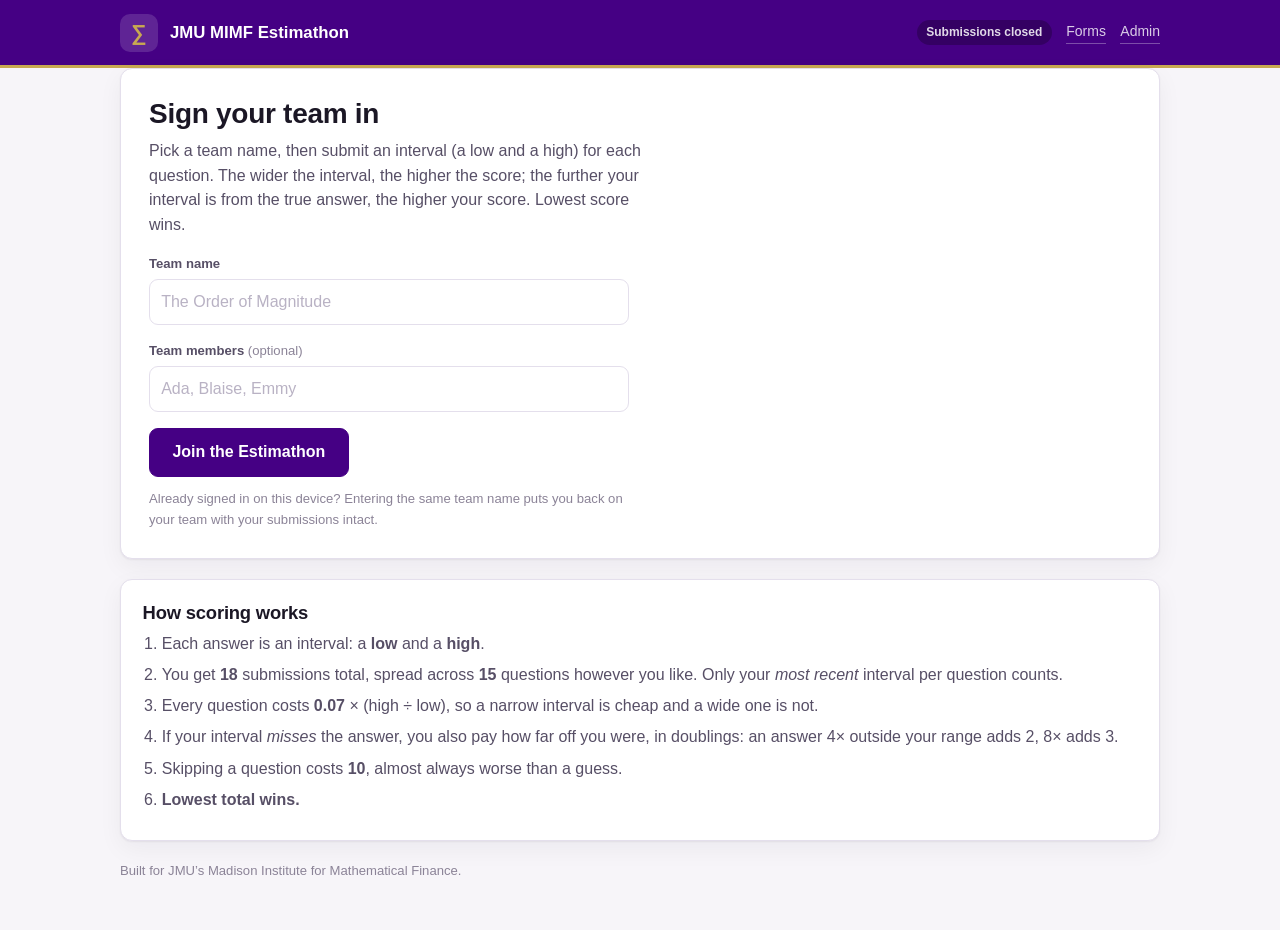
==== estimathon/index.html @ 60ecbfd6 "BIG changes" ====
<!DOCTYPE html>
<html lang="en">
<head>
  <meta charset="utf-8">
  <meta name="viewport" content="width=device-width, initial-scale=1">
  <title>Estimathon | JMU MIMF</title>
  <link rel="stylesheet" href="../assets/style.css">
</head>
<body>

<header class="topbar">
  <div class="wrap topbar-inner">
    <a class="brand" href="../">
      <span class="brand-mark">∑</span>
      <span>
        <strong id="event-name">JMU MIMF Estimathon</strong>
      </span>
    </a>
    <nav class="topbar-right">
      <span id="contest-status" class="pill pill-muted">Checking…</span>
      <a class="link-quiet" href="../forms/">Forms</a>
      <a class="link-quiet" href="admin.html">Admin</a>
    </nav>
  </div>
</header>

<main class="wrap">

  <!-- ==================== JOIN ==================== -->
  <section id="join-view">
    <div class="card card-lead">
      <h1>Sign your team in</h1>
      <p class="lede">
        Pick a team name, then submit an interval (a low and a high) for each
        question. The wider the interval, the higher the score; the further your interval is from the true answer, the higher your score. Lowest score wins.
      </p>

      <form id="join-form" class="form" novalidate>
        <label class="field">
          <span class="field-label">Team name</span>
          <input id="team-name" type="text" autocomplete="off" maxlength="60"
                 placeholder="The Order of Magnitude" required>
        </label>

        <label class="field">
          <span class="field-label">Team members <em>(optional)</em></span>
          <input id="team-members" type="text" autocomplete="off" maxlength="200"
                 placeholder="Ada, Blaise, Emmy">
        </label>

        <p id="join-error" class="msg msg-error" hidden></p>

        <button class="btn btn-primary btn-lg" type="submit">Join the Estimathon</button>
        <p class="hint">
          Already signed in on this device? Entering the same team name puts you
          back on your team with your submissions intact.
        </p>
      </form>
    </div>

    <div class="rules card">
      <h2>How scoring works</h2>
      <ol class="rules-list">
        <li>Each answer is an interval: a <strong>low</strong> and a <strong>high</strong>.</li>
        <li>You get <strong id="rule-max-subs">18</strong> submissions total, spread across
            <strong id="rule-num-q">15</strong> questions however you like. Only your
            <em>most recent</em> interval per question counts.</li>
        <li>Every question costs <strong id="rule-width">0.07</strong> × (high ÷ low),
            so a narrow interval is cheap and a wide one is not.</li>
        <li>If your interval <em>misses</em> the answer, you also pay how far off you
            were, in doublings: an answer 4× outside your range adds 2, 8× adds 3.</li>
        <li>Skipping a question costs <strong id="rule-penalty">10</strong>, almost always
            worse than a guess.</li>
        <li><strong>Lowest total wins.</strong></li>
      </ol>
    </div>
  </section>

  <!-- ==================== CONTEST ==================== -->
  <section id="contest-view" hidden>
    <div class="team-bar card">
      <div>
        <span class="eyebrow">Competing as</span>
        <h1 id="current-team" class="team-name">;</h1>
        <p id="current-members" class="team-members"></p>
      </div>
      <div class="counters">
        <div class="counter">
          <span id="subs-left" class="counter-num">18</span>
          <span class="counter-label">submissions left</span>
        </div>
        <div class="counter">
          <span id="qs-answered" class="counter-num">0</span>
          <span class="counter-label">questions answered</span>
        </div>
        <button id="leave-btn" class="btn btn-quiet" type="button">Switch team</button>
      </div>
    </div>

    <p id="closed-banner" class="banner" hidden>
      Submissions are closed. Sit tight; the admins are scoring.
    </p>

    <div id="waiting" class="waiting card" hidden>
      <span class="waiting-dot"></span>
      <div>
        <h2 id="waiting-title">Waiting for the next question…</h2>
        <p id="waiting-note">Keep this page open. The next question appears here automatically.</p>
      </div>
    </div>

    <div id="questions" class="questions"></div>

    <details id="past" class="past card" hidden>
      <summary><span id="past-count">0</span> closed questions</summary>
      <div id="past-body"></div>
    </details>

    <section id="team-leaderboard" class="card" hidden>
      <h2>Live standings</h2>
      <div id="team-leaderboard-body"></div>
    </section>
  </section>

</main>

<footer class="wrap foot">
  <p>Built for JMU’s Madison Institute for Mathematical Finance.</p>
</footer>

<!-- config.js is where the backend URL lives. Edit that one file, not this. -->
<script src="../config.js"></script>
<script src="core.js"></script>
<script src="app.js"></script>
</body>
</html>
---- assets/style.css ----
/* ==========================================================================
   Estimathon — shared styles for the team page and the admin dashboard.
   JMU palette: Madison purple + gold, on a warm off-white.
   ========================================================================== */

:root {
  --purple:      #450084;
  --purple-lift: #5c1fa3;
  --purple-soft: #f2ecfa;
  --gold:        #c8a951;
  --gold-soft:   #fdf6e3;

  --ink:      #1b1725;
  --ink-soft: #574f66;
  --ink-faint:#8b8397;

  --bg:      #f7f5f9;
  --surface: #ffffff;
  --line:    #e4dfec;

  --good: #16794a;
  --good-soft: #e6f4ec;
  --bad:  #b3261e;
  --bad-soft: #fbeae9;

  --radius: 12px;
  --shadow: 0 1px 2px rgba(27, 23, 37, .06), 0 8px 24px rgba(27, 23, 37, .05);
  --mono: ui-monospace, SFMono-Regular, "SF Mono", Menlo, Consolas, monospace;
}

* { box-sizing: border-box; }

html { -webkit-text-size-adjust: 100%; }

body {
  margin: 0;
  background: var(--bg);
  color: var(--ink);
  font: 16px/1.55 -apple-system, BlinkMacSystemFont, "Segoe UI", Roboto,
        "Helvetica Neue", Arial, sans-serif;
}

h1, h2, h3 { line-height: 1.2; margin: 0 0 .5rem; letter-spacing: -.01em; }
h1 { font-size: 1.75rem; }
h2 { font-size: 1.15rem; }
p  { margin: 0 0 1rem; }
a  { color: var(--purple); }

.wrap { max-width: 1080px; margin: 0 auto; padding: 0 1.25rem; }
.admin .wrap { max-width: 1320px; }

/* ---------------------------------------------------------------- topbar  */

.topbar {
  background: var(--purple);
  color: #fff;
  border-bottom: 3px solid var(--gold);
}
.topbar-inner {
  display: flex; align-items: center; justify-content: space-between;
  gap: 1rem; padding-top: .85rem; padding-bottom: .85rem;
}
.brand { display: flex; align-items: center; gap: .75rem; }
.brand-mark {
  display: grid; place-items: center;
  width: 38px; height: 38px; flex: none;
  border-radius: 10px;
  background: rgba(255, 255, 255, .14);
  color: var(--gold);
  font-size: 1.35rem; font-weight: 700;
}
.brand strong { display: block; font-size: 1.05rem; }
.brand small { display: block; color: rgba(255, 255, 255, .72); font-size: .8rem; }

.topbar-right { display: flex; align-items: center; gap: .9rem; }
.link-quiet {
  color: rgba(255, 255, 255, .8);
  text-decoration: none; font-size: .875rem;
  border-bottom: 1px solid rgba(255, 255, 255, .3);
}
.link-quiet:hover { color: #fff; }

/* ----------------------------------------------------------------- pills  */

.pill {
  display: inline-block; padding: .2rem .6rem;
  border-radius: 999px; font-size: .75rem; font-weight: 600;
  white-space: nowrap;
}
.pill-muted { background: rgba(255, 255, 255, .15); color: #fff; }
.pill-open  { background: var(--gold); color: #3a2c00; }
.pill-closed{ background: rgba(0, 0, 0, .25); color: rgba(255, 255, 255, .85); }
.pill-live  { background: var(--good); color: #fff; }
.card .pill-muted { background: var(--purple-soft); color: var(--purple); }

/* ----------------------------------------------------------------- cards  */

main { padding: 1.75rem 0 3rem; }

.card {
  background: var(--surface);
  border: 1px solid var(--line);
  border-radius: var(--radius);
  box-shadow: var(--shadow);
  padding: 1.35rem;
  margin-bottom: 1.25rem;
}
.card-lead { padding: 1.75rem; }
.card-head {
  display: flex; align-items: center; justify-content: space-between;
  gap: .75rem; margin-bottom: .9rem;
}
.card-head h2 { margin: 0; }

.lede { color: var(--ink-soft); max-width: 56ch; }
.eyebrow {
  display: block; font-size: .72rem; font-weight: 700;
  letter-spacing: .09em; text-transform: uppercase; color: var(--ink-faint);
}
.hint { font-size: .82rem; color: var(--ink-faint); margin: .75rem 0 0; }
.msg { font-size: .875rem; border-radius: 8px; padding: .55rem .75rem; margin: 0 0 .75rem; }
.msg-error { background: var(--bad-soft); color: var(--bad); }

.banner {
  background: var(--gold-soft);
  border: 1px solid var(--gold);
  border-radius: var(--radius);
  padding: .8rem 1rem; margin-bottom: 1.25rem;
  font-weight: 600; color: #6b5310;
}

/* ----------------------------------------------------------------- forms  */

.form { max-width: 30rem; }
.field { display: block; margin-bottom: 1rem; }
.field-label {
  display: block; font-size: .82rem; font-weight: 600;
  color: var(--ink-soft); margin-bottom: .3rem;
}
.field-label em { font-weight: 400; font-style: normal; color: var(--ink-faint); }

input[type="text"], input[type="password"], input[type="number"] {
  width: 100%; padding: .6rem .7rem;
  border: 1px solid var(--line); border-radius: 9px;
  background: #fff; color: var(--ink);
  font: inherit;
}
input:focus-visible, button:focus-visible, a:focus-visible {
  outline: 2px solid var(--purple-lift); outline-offset: 2px;
}
input::placeholder { color: #b9b2c4; }

.check { display: inline-flex; align-items: center; gap: .4rem; font-size: .875rem; }
.check input { accent-color: var(--purple); }

.btn {
  appearance: none; cursor: pointer;
  border: 1px solid var(--line); border-radius: 9px;
  background: #fff; color: var(--ink);
  padding: .55rem .9rem;
  font: inherit; font-weight: 600; font-size: .875rem;
}
.btn:hover { border-color: #cfc7dc; background: #fbfafd; }
.btn:disabled { opacity: .5; cursor: not-allowed; }
.btn-primary { background: var(--purple); border-color: var(--purple); color: #fff; }
.btn-primary:hover:not(:disabled) { background: var(--purple-lift); border-color: var(--purple-lift); }
.btn-lg { padding: .7rem 1.4rem; font-size: 1rem; }
.btn-quiet { background: transparent; border-color: transparent; color: var(--ink-faint); }
.btn-quiet:hover { background: var(--purple-soft); color: var(--purple); border-color: transparent; }
.btn-danger { color: var(--bad); border-color: #eccecb; }
.btn-danger:hover { background: var(--bad-soft); border-color: var(--bad); }

/* ----------------------------------------------------------------- rules  */

.rules-list { margin: 0; padding-left: 1.2rem; color: var(--ink-soft); }
.rules-list li { margin-bottom: .4rem; }

/* -------------------------------------------------------------- team bar  */

.team-bar {
  display: flex; align-items: center; justify-content: space-between;
  gap: 1.25rem; flex-wrap: wrap;
}
.team-name { margin: .15rem 0 0; color: var(--purple); }
.team-members { margin: .15rem 0 0; color: var(--ink-faint); font-size: .875rem; }
.counters { display: flex; align-items: center; gap: 1.5rem; }
.counter { text-align: center; }
.counter-num { display: block; font-size: 1.6rem; font-weight: 700; line-height: 1; }
.counter-label { display: block; font-size: .7rem; text-transform: uppercase;
                 letter-spacing: .07em; color: var(--ink-faint); margin-top: .2rem; }

/* ------------------------------------------------------------- questions  */

.questions { display: grid; gap: .85rem; }

.q {
  background: var(--surface);
  border: 1px solid var(--line);
  border-left: 4px solid var(--line);
  border-radius: var(--radius);
  box-shadow: var(--shadow);
  padding: 1.1rem 1.25rem;
}
.q.answered { border-left-color: var(--purple); }
.q.correct  { border-left-color: var(--good); }
.q.wrong    { border-left-color: var(--bad); }

.q-head { display: flex; gap: .75rem; align-items: baseline; margin-bottom: .8rem; }
.q-num {
  flex: none; width: 1.9rem; height: 1.9rem;
  display: grid; place-items: center;
  border-radius: 50%; background: var(--purple-soft); color: var(--purple);
  font-size: .8rem; font-weight: 700;
}
.q-text { font-weight: 600; }
.q-unit { display: block; font-size: .8rem; font-weight: 400; color: var(--ink-faint); }

.q-form { display: flex; align-items: flex-end; gap: .6rem; flex-wrap: wrap; }
.q-input { flex: 1 1 9rem; min-width: 7rem; }
.q-input .field-label { font-size: .72rem; text-transform: uppercase; letter-spacing: .06em; }
.q-input input { font-family: var(--mono); }

.q-status { margin-top: .7rem; font-size: .85rem; color: var(--ink-soft); }
.q-status .ratio { font-family: var(--mono); color: var(--purple); font-weight: 600; }
.q-status.err { color: var(--bad); }
.tag {
  display: inline-block; padding: .1rem .5rem; border-radius: 999px;
  font-size: .72rem; font-weight: 700; margin-left: .4rem;
}
.tag-good { background: var(--good-soft); color: var(--good); }
.tag-bad  { background: var(--bad-soft);  color: var(--bad); }

/* ------------------------------------------------- waiting / past (team)  */

.waiting {
  display: flex; align-items: center; gap: 1rem;
  border-style: dashed;
}
.waiting h2 { margin: 0; font-size: 1.05rem; }
.waiting p { margin: .2rem 0 0; color: var(--ink-faint); font-size: .875rem; }
.waiting-dot {
  flex: none; width: 12px; height: 12px; border-radius: 50%;
  background: var(--purple);
  box-shadow: 0 0 0 0 rgba(69, 0, 132, .45);
  animation: pulse 2s infinite;
}
@keyframes pulse {
  0%   { box-shadow: 0 0 0 0 rgba(69, 0, 132, .45); }
  70%  { box-shadow: 0 0 0 12px rgba(69, 0, 132, 0); }
  100% { box-shadow: 0 0 0 0 rgba(69, 0, 132, 0); }
}
@media (prefers-reduced-motion: reduce) {
  .waiting-dot { animation: none; }
}

.past summary {
  cursor: pointer; font-weight: 600; color: var(--ink-soft);
  font-size: .9rem; list-style: none;
}
.past summary::-webkit-details-marker { display: none; }
.past summary::before { content: '▸ '; color: var(--ink-faint); }
.past[open] summary::before { content: '▾ '; }
.past #past-body { margin-top: 1rem; display: grid; gap: .85rem; }
.past .q { box-shadow: none; }
.tag-locked { background: var(--line); color: var(--ink-faint); }

/* ------------------------------------------------------- run of play (admin) */

.rop-main {
  display: flex; align-items: flex-start; justify-content: space-between;
  gap: 1.5rem; flex-wrap: wrap; margin-bottom: 1rem;
}
.rop-current { flex: 1 1 22rem; min-width: 0; }
.rop-text { margin: .25rem 0 0; font-size: 1.15rem; font-weight: 600; line-height: 1.35; }
.rop-answer { margin: .35rem 0 0; font-family: var(--mono); font-size: .85rem; color: var(--gold); }
.rop-actions { display: flex; gap: .5rem; flex-wrap: wrap; align-items: center; }

.rop-strip { display: flex; flex-wrap: wrap; gap: .35rem; }
.chip {
  width: 2.1rem; height: 2.1rem; padding: 0;
  display: grid; place-items: center;
  border-radius: 8px; border: 1px solid var(--line);
  background: #fff; color: var(--ink-faint);
  font: inherit; font-size: .8rem; font-weight: 700;
  cursor: pointer;
}
.chip:hover { border-color: var(--purple); color: var(--purple); }
/* .chip-pending keeps the plain .chip look: not yet asked. */
.chip-pending { border-style: dashed; }
.chip-open {
  background: var(--purple); border-color: var(--purple); color: #fff;
  box-shadow: 0 0 0 3px var(--purple-soft);
}
.chip-open:hover { color: #fff; }
.chip-closed { background: var(--purple-soft); border-color: var(--purple-soft); color: var(--purple); }
.pill-open-dark { background: var(--purple); color: #fff; }

.q.live { border-left-color: var(--gold); }

/* ------------------------------------------------------------ admin grid  */

.control-bar { display: flex; gap: 2rem; flex-wrap: wrap; align-items: center; }
.control-group { display: flex; align-items: center; gap: .5rem; flex-wrap: wrap; }
.control-group .eyebrow { margin-right: .25rem; }

.stat-row {
  display: grid; grid-template-columns: repeat(4, 1fr);
  gap: 1rem; margin-bottom: 1.25rem;
}
.stat {
  background: var(--surface); border: 1px solid var(--line);
  border-radius: var(--radius); box-shadow: var(--shadow);
  padding: 1rem 1.15rem;
}
.stat-num { display: block; font-size: 1.8rem; font-weight: 700; line-height: 1.1; color: var(--purple); }
.stat-label { display: block; font-size: .72rem; text-transform: uppercase;
              letter-spacing: .08em; color: var(--ink-faint); margin-top: .25rem; }

.admin-grid { display: grid; grid-template-columns: 1.35fr 1fr; gap: 1.25rem; }

/* ---------------------------------------------------------------- tables  */

.table-scroll { overflow-x: auto; margin: 0 -.35rem; padding: 0 .35rem; }
.table { width: 100%; border-collapse: collapse; font-size: .875rem; }
.table th, .table td {
  padding: .55rem .6rem; text-align: left;
  border-bottom: 1px solid var(--line); white-space: nowrap;
}
.table th {
  font-size: .72rem; text-transform: uppercase; letter-spacing: .07em;
  color: var(--ink-faint); font-weight: 700;
}
.table tbody tr:last-child td { border-bottom: none; }
.table .num { text-align: right; font-variant-numeric: tabular-nums; }
.table td.num, .table td.mono { font-family: var(--mono); }
.table .rank { color: var(--ink-faint); font-weight: 700; }
.table tr.leader td { background: var(--gold-soft); }
.table tr.leader .rank { color: #9a7b16; }
.q-cell { white-space: normal; min-width: 22rem; color: var(--ink-soft); }
.table-grid th:first-child, .table-grid td:first-child {
  position: sticky; left: 0; background: var(--surface);
}
.cell-good { color: var(--good); }
.cell-bad  { color: var(--bad); }
.cell-none { color: var(--ink-faint); }

.key-input { width: 9.5rem; text-align: right; font-family: var(--mono); padding: .35rem .5rem; }

/* ------------------------------------------------------------------ feed  */

.feed { list-style: none; margin: 0; padding: 0; max-height: 26rem; overflow-y: auto; }
.feed li {
  display: flex; justify-content: space-between; gap: .75rem;
  padding: .55rem 0; border-bottom: 1px solid var(--line); font-size: .875rem;
}
.feed li:last-child { border-bottom: none; }
.feed .who { font-weight: 600; }
.feed .what { color: var(--ink-soft); font-family: var(--mono); font-size: .8rem; }
.feed .when { color: var(--ink-faint); font-size: .78rem; white-space: nowrap; }

.empty { color: var(--ink-faint); font-size: .875rem; padding: 1rem 0; text-align: center; }

/* ============================================================== home / hub  */

a.brand { text-decoration: none; color: inherit; }
a.brand:hover .brand-mark { background: rgba(255, 255, 255, .24); }
.link-quiet.is-current { color: #fff; border-bottom-color: var(--gold); }

.hero { padding: 2.5rem 0 2rem; }
.hero h1 { font-size: clamp(1.9rem, 5vw, 3rem); letter-spacing: -.02em; }
.hero .lede { font-size: 1.05rem; max-width: 48ch; }

.hub { display: grid; grid-template-columns: repeat(2, 1fr); gap: 1.25rem; margin-bottom: 1.25rem; }
.hub-card {
  display: block; text-decoration: none; color: inherit;
  background: var(--surface); border: 1px solid var(--line);
  border-radius: var(--radius); box-shadow: var(--shadow);
  padding: 1.6rem; transition: transform .12s ease, box-shadow .12s ease;
}
.hub-card:hover {
  transform: translateY(-2px);
  box-shadow: 0 2px 4px rgba(27, 23, 37, .07), 0 14px 32px rgba(27, 23, 37, .09);
  border-color: #cfc7dc;
}
.hub-mark {
  display: grid; place-items: center; width: 44px; height: 44px;
  border-radius: 11px; background: var(--purple-soft); color: var(--purple);
  font-size: 1.4rem; font-weight: 700; margin-bottom: .9rem;
}
.hub-card h2 { margin-bottom: .35rem; }
.hub-card p { color: var(--ink-soft); font-size: .92rem; margin-bottom: .9rem; }
.hub-go { font-size: .875rem; font-weight: 600; color: var(--purple); }
.officers-card .lede { margin-bottom: 0; }

.page-head { padding: .5rem 0 1.5rem; }

/* ================================================================== forms  */

.form-list { display: grid; gap: 1rem; }
.form-card {
  display: block; text-decoration: none; color: inherit;
  background: var(--surface); border: 1px solid var(--line);
  border-radius: var(--radius); box-shadow: var(--shadow);
  padding: 1.35rem; transition: transform .12s ease, border-color .12s ease;
}
a.form-card:hover { transform: translateY(-2px); border-color: var(--purple); }
.form-card-closed { opacity: .68; }
.form-card-head { display: flex; align-items: center; justify-content: space-between; gap: .75rem; }
.form-card-head h2 { margin: 0; }
.form-card-desc { color: var(--ink-soft); font-size: .92rem; margin: .5rem 0 .6rem; }
.form-card-meta { margin: 0; font-size: .8rem; color: var(--ink-faint); }

.back-btn { margin-bottom: .75rem; }
.form-body { display: block; }
.form-actions { display: flex; align-items: center; gap: 1rem; flex-wrap: wrap; margin-top: 1.25rem; }

/* one question */
.ff {
  background: var(--surface); border: 1px solid var(--line);
  border-left: 4px solid var(--line);
  border-radius: var(--radius); box-shadow: var(--shadow);
  padding: 1.15rem 1.3rem; margin-bottom: .85rem;
}
.ff:focus-within { border-left-color: var(--purple); }
.ff-invalid { border-left-color: var(--bad); }
.ff-label { display: block; font-weight: 600; margin-bottom: .15rem; }
.ff-required { color: var(--bad); margin-left: .2rem; }
.ff-help { margin: 0 0 .6rem; font-size: .85rem; color: var(--ink-faint); }
.ff-body { margin-top: .55rem; }

.ff-input {
  width: 100%; padding: .6rem .7rem;
  border: 1px solid var(--line); border-radius: 9px;
  background: #fff; color: var(--ink); font: inherit;
}
.ff-textarea { resize: vertical; min-height: 5.5rem; }
.ff-error { margin: .5rem 0 0; font-size: .82rem; color: var(--bad); font-weight: 600; }

.ff-choices { display: grid; gap: .1rem; }
.ff-choices-grid { grid-template-columns: repeat(auto-fill, minmax(13.5rem, 1fr)); gap: .25rem; }
.ff-choice {
  display: flex; align-items: center; gap: .55rem;
  padding: .45rem .55rem; border-radius: 8px; cursor: pointer;
}
.ff-choice:hover { background: var(--purple-soft); }
.ff-choice input { accent-color: var(--purple); flex: none; width: 1rem; height: 1rem; }
.ff-choice-text { font-size: .92rem; }
.ff-choice-other { gap: .55rem; }
.ff-other-input { flex: 1 1 8rem; width: auto; padding: .3rem .5rem; font-size: .88rem; }

.ff-scale { display: flex; align-items: center; gap: .35rem; flex-wrap: wrap; }
.ff-scale-end { font-size: .8rem; color: var(--ink-faint); }
.ff-scale-stop {
  display: grid; place-items: center; gap: .2rem;
  padding: .4rem .6rem; border-radius: 8px; cursor: pointer;
}
.ff-scale-stop:hover { background: var(--purple-soft); }
.ff-scale-stop input { accent-color: var(--purple); }
.ff-scale-num { font-size: .85rem; font-weight: 600; }

.done-card { text-align: center; padding: 2.5rem 1.75rem; }
.done-mark {
  display: grid; place-items: center; width: 52px; height: 52px;
  margin: 0 auto 1rem; border-radius: 50%;
  background: var(--good-soft); color: var(--good); font-size: 1.6rem; font-weight: 700;
}
.done-card .lede { margin-left: auto; margin-right: auto; }
.done-card .form-actions { justify-content: center; }

/* ================================================= forms admin (responses) */

.form-picker { width: auto; min-width: 16rem; padding: .5rem .6rem; }
.search-input { width: auto; min-width: 14rem; padding: .4rem .6rem; font-size: .875rem; }
.when-cell { color: var(--ink-faint); font-size: .82rem; }
.wrap-cell { white-space: normal; min-width: 16rem; max-width: 28rem; }

.slots { display: grid; gap: .3rem; }
.slot { display: grid; grid-template-columns: 12rem 1fr 4.5rem; align-items: center; gap: .75rem; }
.slot-label { font-size: .85rem; color: var(--ink-soft); }
.slot-track { background: var(--purple-soft); border-radius: 999px; height: 1.4rem; overflow: hidden; }
.slot-bar { display: block; height: 100%; background: var(--purple); border-radius: 999px; min-width: 2px; }
.slot-count { font-size: .8rem; color: var(--ink-faint); text-align: right; font-variant-numeric: tabular-nums; }
.slot-best .slot-bar { background: var(--gold); }
.slot-best .slot-label { font-weight: 700; color: var(--ink); }

/* ---------------------------------------------------------------- footer  */

.foot { color: var(--ink-faint); font-size: .82rem; padding-bottom: 2rem; }

/* ------------------------------------------------------------ responsive  */

@media (max-width: 900px) {
  .admin-grid { grid-template-columns: 1fr; }
  .stat-row { grid-template-columns: repeat(2, 1fr); }
}
@media (max-width: 780px) {
  .hub { grid-template-columns: 1fr; }
  .slot { grid-template-columns: 8.5rem 1fr 3.6rem; gap: .5rem; }
}
@media (max-width: 620px) {
  h1 { font-size: 1.45rem; }
  .ff-choices-grid { grid-template-columns: 1fr; }
  .form-picker, .search-input { width: 100%; min-width: 0; }
  .team-bar { align-items: flex-start; }
  .counters { width: 100%; justify-content: space-between; gap: .75rem; }
  .q-form { flex-direction: column; align-items: stretch; }
  .q-input { flex: 1 1 auto; }
  .brand small { display: none; }
}
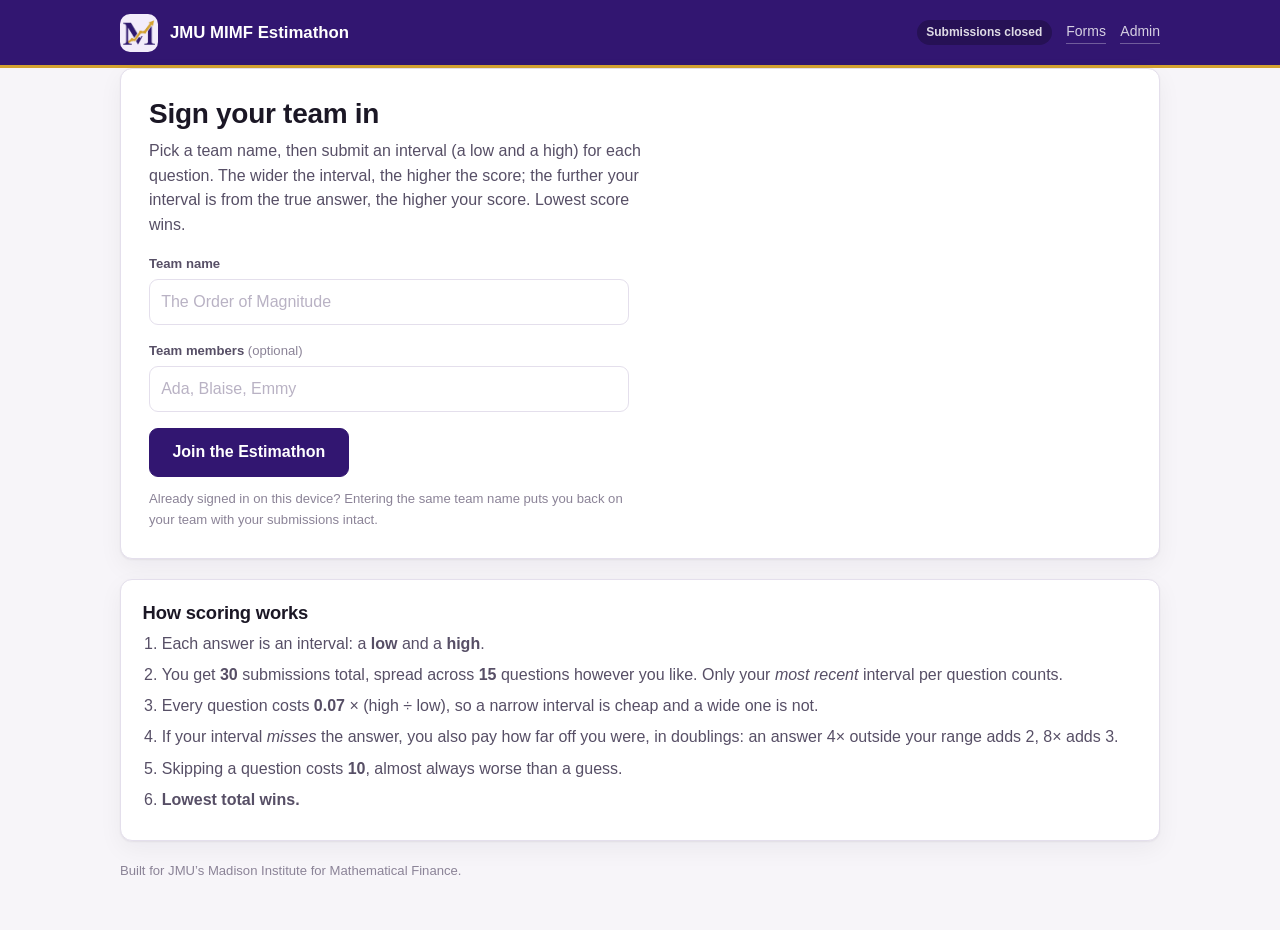
==== commit 586d692b: "whole lotta changes" ====
--- a/estimathon/index.html
+++ b/estimathon/index.html
@@ -11,7 +11,7 @@
 <header class="topbar">
   <div class="wrap topbar-inner">
     <a class="brand" href="../">
-      <span class="brand-mark">∑</span>
+      <span class="brand-mark"><img src="../assets/mimf-emblem.webp" alt="" width="38" height="38"></span>
       <span>
         <strong id="event-name">JMU MIMF Estimathon</strong>
       </span>
@@ -62,7 +62,7 @@
       <h2>How scoring works</h2>
       <ol class="rules-list">
         <li>Each answer is an interval: a <strong>low</strong> and a <strong>high</strong>.</li>
-        <li>You get <strong id="rule-max-subs">18</strong> submissions total, spread across
+        <li>You get <strong id="rule-max-subs">30</strong> submissions total, spread across
             <strong id="rule-num-q">15</strong> questions however you like. Only your
             <em>most recent</em> interval per question counts.</li>
         <li>Every question costs <strong id="rule-width">0.07</strong> × (high ÷ low),
@@ -86,7 +86,7 @@
       </div>
       <div class="counters">
         <div class="counter">
-          <span id="subs-left" class="counter-num">18</span>
+          <span id="subs-left" class="counter-num">30</span>
           <span class="counter-label">submissions left</span>
         </div>
         <div class="counter">
--- a/assets/style.css
+++ b/assets/style.css
@@ -1,13 +1,13 @@
 /* ==========================================================================
-   Estimathon — shared styles for the team page and the admin dashboard.
+   Estimathon; shared styles for the team page and the admin dashboard.
    JMU palette: Madison purple + gold, on a warm off-white.
    ========================================================================== */
 
 :root {
-  --purple:      #450084;
-  --purple-lift: #5c1fa3;
+  --purple:      #321671;
+  --purple-lift: #4b2e8e;
   --purple-soft: #f2ecfa;
-  --gold:        #c8a951;
+  --gold:        #d4a230;
   --gold-soft:   #fdf6e3;
 
   --ink:      #1b1725;
@@ -65,9 +65,13 @@
   display: grid; place-items: center;
   width: 38px; height: 38px; flex: none;
   border-radius: 10px;
-  background: rgba(255, 255, 255, .14);
+  background: #f2ecfa;
   color: var(--gold);
   font-size: 1.35rem; font-weight: 700;
+}
+.brand-mark img {
+  width: 83%; height: 83%;
+  object-fit: contain;
 }
 .brand strong { display: block; font-size: 1.05rem; }
 .brand small { display: block; color: rgba(255, 255, 255, .72); font-size: .8rem; }
